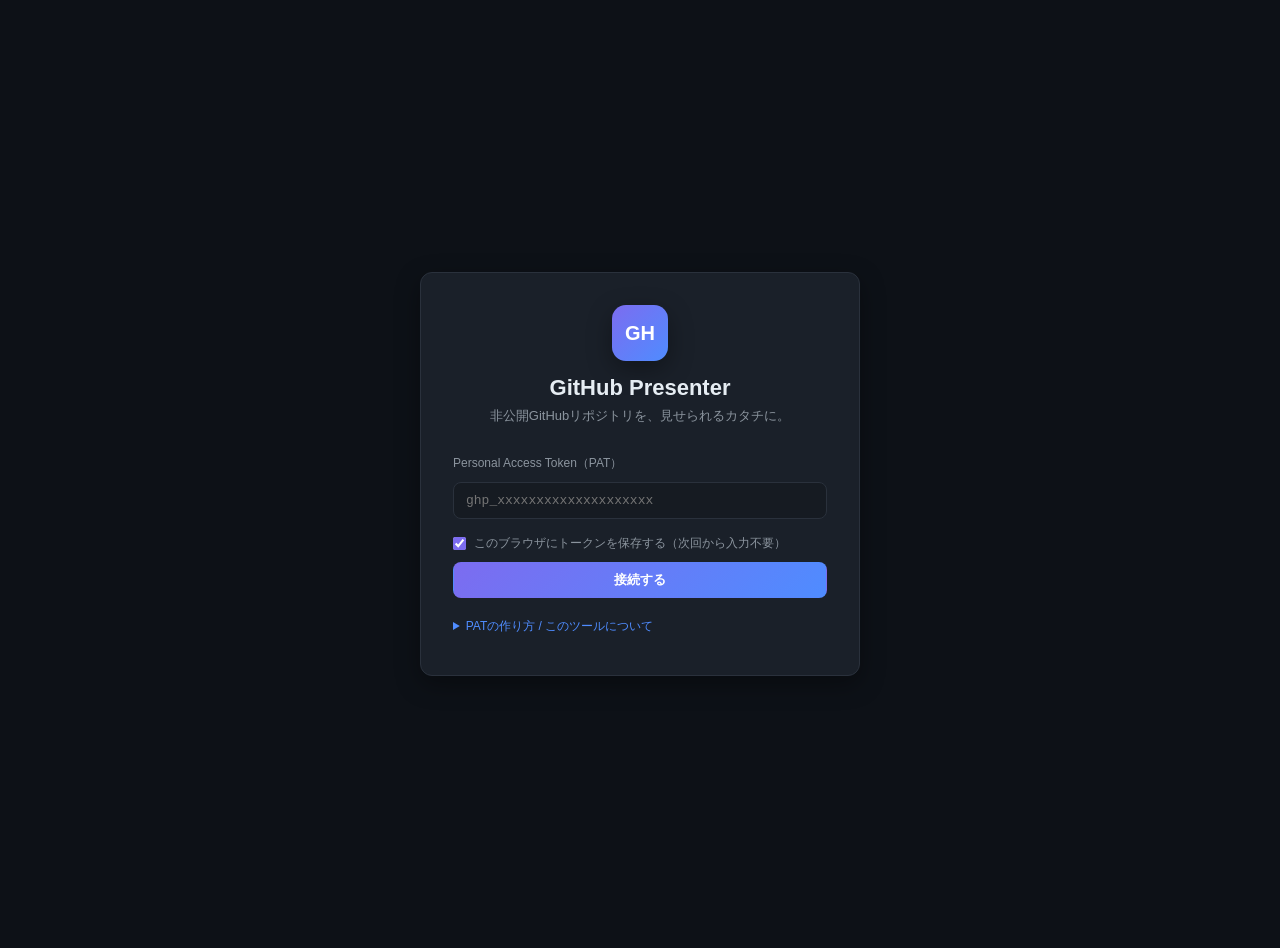
==== index.html @ 04fe6721 "Add GitHub Presenter: browser-only tool for presenting private GitHub repos - Login with a PAT store" ====
<!DOCTYPE html>
<html lang="ja">
<head>
<meta charset="UTF-8">
<meta name="viewport" content="width=device-width, initial-scale=1.0">
<title>GitHub Presenter | 非公開リポジトリのプレゼン化ツール</title>
<link rel="stylesheet" href="css/style.css">
</head>
<body>

<header class="topbar" id="topbar" hidden>
  <div class="topbar-inner">
    <div class="brand">
      <span class="brand-mark">GH</span>
      <span class="brand-text">GitHub Presenter</span>
    </div>
    <div class="topbar-search">
      <input type="search" id="searchInput" placeholder="リポジトリ名・言語で検索…" autocomplete="off">
    </div>
    <div class="topbar-controls">
      <select id="visibilityFilter" title="公開範囲で絞り込み">
        <option value="all">すべて</option>
        <option value="private">プライベートのみ</option>
        <option value="public">パブリックのみ</option>
      </select>
      <select id="sortSelect" title="並び順">
        <option value="updated">更新日時順</option>
        <option value="stars">スター数順</option>
        <option value="name">名前順</option>
      </select>
      <button id="presentToggleBtn" class="btn btn-ghost" title="プレゼンモード切替">🖥 プレゼンモード</button>
      <button id="logoutBtn" class="btn btn-ghost" title="トークンを削除してログアウト">ログアウト</button>
    </div>
  </div>
</header>

<main id="app">

  <!-- ログイン画面 -->
  <section id="view-login" class="view view-login">
    <div class="login-card">
      <div class="login-hero">
        <span class="brand-mark large">GH</span>
        <h1>GitHub Presenter</h1>
        <p class="tagline">非公開GitHubリポジトリを、見せられるカタチに。</p>
      </div>

      <form id="loginForm" class="login-form">
        <label for="tokenInput">Personal Access Token（PAT）</label>
        <input type="password" id="tokenInput" placeholder="ghp_xxxxxxxxxxxxxxxxxxxx" autocomplete="off" required>
        <label class="checkbox-row">
          <input type="checkbox" id="rememberToken" checked>
          <span>このブラウザにトークンを保存する（次回から入力不要）</span>
        </label>
        <button type="submit" class="btn btn-primary" id="loginBtn">接続する</button>
        <p class="error-text" id="loginError" hidden></p>
      </form>

      <details class="help-box">
        <summary>PATの作り方 / このツールについて</summary>
        <ol>
          <li>GitHubの <code>Settings → Developer settings → Personal access tokens</code> でトークンを発行してください。</li>
          <li>非公開リポジトリを読む場合は <code>repo</code> スコープ（Fine-grained の場合は対象リポジトリの Contents: Read-only）が必要です。</li>
          <li>トークンはこの端末のブラウザ内（localStorage）にのみ保存され、外部サーバーには送信されません。共有PCでは「保存する」のチェックを外してください。</li>
        </ol>
      </details>
    </div>
  </section>

  <!-- リポジトリ一覧画面（ポートフォリオ表示） -->
  <section id="view-list" class="view view-list" hidden>
    <div class="list-header">
      <h2 id="userGreeting">リポジトリ一覧</h2>
      <p class="list-sub" id="repoCount"></p>
    </div>
    <div class="repo-grid" id="repoGrid"></div>
    <div class="empty-state" id="emptyState" hidden>
      <p>該当するリポジトリが見つかりませんでした。</p>
    </div>
    <div class="loading-state" id="loadingList">
      <div class="spinner"></div>
      <p>GitHubからリポジトリを読み込み中…</p>
    </div>
  </section>

  <!-- リポジトリ詳細プレゼン画面 -->
  <section id="view-detail" class="view view-detail" hidden>
    <button class="btn btn-ghost back-btn" id="backToListBtn">← 一覧へ戻る</button>

    <div class="detail-hero" id="detailHero">
      <div class="detail-hero-top">
        <h1 id="detailRepoName">-</h1>
        <span class="badge" id="detailVisibilityBadge">-</span>
      </div>
      <p class="detail-desc" id="detailRepoDesc"></p>
      <div class="detail-topics" id="detailTopics"></div>

      <div class="stat-row" id="detailStats">
        <div class="stat"><span class="stat-value" id="statStars">-</span><span class="stat-label">Stars</span></div>
        <div class="stat"><span class="stat-value" id="statForks">-</span><span class="stat-label">Forks</span></div>
        <div class="stat"><span class="stat-value" id="statIssues">-</span><span class="stat-label">Open Issues</span></div>
        <div class="stat"><span class="stat-value" id="statUpdated">-</span><span class="stat-label">最終更新</span></div>
      </div>
    </div>

    <div class="detail-grid">
      <div class="detail-main">
        <div class="panel showcase-panel">
          <div class="panel-header-row">
            <h3>紹介ページ</h3>
            <button class="btn btn-ghost btn-small" id="editShowcaseBtn">🖊 編集する</button>
          </div>
          <div id="showcaseBody"></div>
        </div>

        <div class="panel">
          <h3>README</h3>
          <div id="readmeContent" class="readme-content">
            <div class="spinner small"></div>
          </div>
        </div>
      </div>

      <div class="detail-side">
        <div class="panel">
          <h3>使用言語</h3>
          <div id="languageBar" class="language-bar"></div>
          <ul id="languageList" class="language-list"></ul>
        </div>

        <div class="panel">
          <h3>コントリビューター</h3>
          <ul id="contributorList" class="contributor-list"></ul>
        </div>

        <div class="panel">
          <h3>最近のコミット</h3>
          <ul id="commitList" class="commit-list"></ul>
        </div>
      </div>
    </div>
  </section>

</main>

<div class="modal-overlay" id="showcaseModalOverlay" hidden>
  <div class="modal">
    <div class="modal-header">
      <h2>紹介ページを編集</h2>
      <button class="modal-close" id="closeShowcaseModalBtn" type="button">✕</button>
    </div>

    <div class="modal-body">
      <div class="modal-hint">
        むずかしく考えなくて大丈夫。タイトルだけでも保存できます。<strong>上から順に埋めると、そのままプレゼンの流れ</strong>になります。「発表用メモ」を書いておけば、プレゼンモードで読み上げるだけでOKです。
      </div>

      <form id="showcaseForm" class="showcase-form">
        <label for="scTitle">作品のタイトル <span class="req">*</span></label>
        <input type="text" id="scTitle" placeholder="例: 地域のイベント掲示板アプリ" required>

        <label for="scUrl">できたアプリのURL（あれば貼り付け）</label>
        <input type="url" id="scUrl" placeholder="https://...（まだ無ければ空でOK）">

        <label>スクリーンショット（何枚でもOK）</label>
        <div class="shot-upload-row">
          <button type="button" class="btn btn-ghost" id="pickScreenshotsBtn">ファイルを選択</button>
          <input type="file" id="screenshotInput" accept="image/*" multiple hidden>
          <span class="shot-count" id="shotCountText">選択されていません</span>
        </div>
        <p class="field-hint">「ファイルを選択」を押すたびに追加。ドラッグ、または <strong>◀ ▶</strong> で並び替えできます。1枚目（サムネ）がカードに表示されます。現在 <span id="shotCurrentCount">0</span> 枚。</p>
        <p class="field-hint">サムネ推奨サイズ：横長（16:9）・1200×675px 程度（横幅いっぱい・高さ160pxで切り抜いて表示されます）。</p>
        <ul class="shot-thumb-list" id="shotThumbList"></ul>

        <div class="memo-box">
          <h4>発表用メモ</h4>
          <p class="field-hint">発表のときは、ここに書いたことを読み上げればOKです（空欄でも保存できます）。</p>

          <label for="scProblem">① どんな課題を解決した？</label>
          <textarea id="scProblem" placeholder="例: 近所のイベント情報がバラバラで探しにくかった"></textarea>

          <label for="scTarget">② このアプリは誰のため？（ターゲット）</label>
          <textarea id="scTarget" placeholder="例: 地域の住民、子育て世代"></textarea>

          <label for="scFeatures">③ どんな特徴・工夫がある？</label>
          <textarea id="scFeatures" placeholder="例: だれでも投稿でき、新しい順に一覧で見られる"></textarea>

          <label for="scLearnings">④ 苦労した点・学んだこと</label>
          <textarea id="scLearnings" placeholder="例: 画像アップロードの実装に苦労したが、圧縮処理を学べた"></textarea>
        </div>

        <p class="error-text" id="showcaseError" hidden></p>

        <div class="modal-actions">
          <button type="button" class="btn btn-ghost btn-danger" id="deleteShowcaseBtn">紹介ページを削除</button>
          <div class="modal-actions-right">
            <button type="button" class="btn btn-ghost" id="cancelShowcaseBtn">キャンセル</button>
            <button type="submit" class="btn btn-primary" id="saveShowcaseBtn">保存する</button>
          </div>
        </div>
      </form>
    </div>
  </div>
</div>

<script src="js/app.js"></script>
</body>
</html>
---- css/style.css ----
:root {
  --bg: #0d1117;
  --bg-elevated: #161b22;
  --bg-card: #1a2029;
  --border: #2a313c;
  --text: #e6edf3;
  --text-dim: #8b949e;
  --accent: #7c6cf0;
  --accent-2: #4f8cff;
  --accent-grad: linear-gradient(135deg, #7c6cf0 0%, #4f8cff 100%);
  --green: #3fb950;
  --red: #f85149;
  --yellow: #d29922;
  --radius: 12px;
  --shadow: 0 8px 24px rgba(0,0,0,.35);
}

* { box-sizing: border-box; margin: 0; padding: 0; }

html, body {
  height: 100%;
  background: var(--bg);
  color: var(--text);
  font-family: -apple-system, BlinkMacSystemFont, "Hiragino Kaku Gothic ProN", "Yu Gothic", "Segoe UI", sans-serif;
  -webkit-font-smoothing: antialiased;
}

button, input, select {
  font-family: inherit;
  color: inherit;
}

/* ---------- Topbar ---------- */
.topbar {
  position: sticky;
  top: 0;
  z-index: 50;
  background: rgba(13,17,23,.9);
  backdrop-filter: blur(10px);
  border-bottom: 1px solid var(--border);
}
.topbar-inner {
  max-width: 1280px;
  margin: 0 auto;
  padding: 12px 24px;
  display: flex;
  align-items: center;
  gap: 20px;
}
.brand {
  display: flex;
  align-items: center;
  gap: 10px;
  font-weight: 700;
  font-size: 16px;
  white-space: nowrap;
}
.brand-mark {
  display: inline-flex;
  align-items: center;
  justify-content: center;
  width: 30px;
  height: 30px;
  border-radius: 8px;
  background: var(--accent-grad);
  color: #fff;
  font-size: 12px;
  font-weight: 800;
}
.brand-mark.large {
  width: 56px;
  height: 56px;
  border-radius: 14px;
  font-size: 20px;
  box-shadow: var(--shadow);
}
.topbar-search { flex: 1; }
.topbar-search input {
  width: 100%;
  max-width: 420px;
  background: var(--bg-elevated);
  border: 1px solid var(--border);
  border-radius: 8px;
  padding: 8px 12px;
  font-size: 13px;
}
.topbar-search input:focus { outline: none; border-color: var(--accent-2); }
.topbar-controls {
  display: flex;
  align-items: center;
  gap: 8px;
}
.topbar-controls select {
  background: var(--bg-elevated);
  border: 1px solid var(--border);
  border-radius: 8px;
  padding: 7px 10px;
  font-size: 12px;
}

.btn {
  border-radius: 8px;
  padding: 8px 14px;
  font-size: 13px;
  font-weight: 600;
  cursor: pointer;
  border: 1px solid transparent;
  transition: transform .08s ease, filter .1s ease, background .15s ease;
  white-space: nowrap;
}
.btn:active { transform: scale(.97); }
.btn-primary {
  background: var(--accent-grad);
  color: #fff;
  width: 100%;
}
.btn-primary:hover { filter: brightness(1.08); }
.btn-ghost {
  background: var(--bg-elevated);
  border: 1px solid var(--border);
  color: var(--text);
}
.btn-ghost:hover { background: #202834; }

/* ---------- Layout ---------- */
#app { max-width: 1280px; margin: 0 auto; padding: 24px; min-height: 100vh; }
.view { animation: fadeIn .25s ease; }
@keyframes fadeIn { from { opacity: 0; transform: translateY(6px); } to { opacity: 1; transform: none; } }

/* ---------- Login ---------- */
.view-login {
  min-height: 100vh;
  display: flex;
  align-items: center;
  justify-content: center;
  padding: 20px;
}
.login-card {
  width: 100%;
  max-width: 440px;
  background: var(--bg-card);
  border: 1px solid var(--border);
  border-radius: var(--radius);
  padding: 32px;
  box-shadow: var(--shadow);
}
.login-hero { text-align: center; margin-bottom: 24px; }
.login-hero h1 { margin: 14px 0 6px; font-size: 22px; }
.tagline { color: var(--text-dim); font-size: 13px; }
.login-form { display: flex; flex-direction: column; gap: 10px; }
.login-form label { font-size: 12px; color: var(--text-dim); margin-top: 6px; }
.login-form input[type="password"] {
  background: var(--bg-elevated);
  border: 1px solid var(--border);
  border-radius: 8px;
  padding: 10px 12px;
  font-size: 13px;
  font-family: ui-monospace, SFMono-Regular, Menlo, monospace;
}
.login-form input[type="password"]:focus { outline: none; border-color: var(--accent-2); }
.checkbox-row { display: flex; align-items: center; gap: 8px; font-size: 12px; color: var(--text-dim); }
.checkbox-row input { accent-color: var(--accent); }
.error-text { color: var(--red); font-size: 12px; }
.help-box { margin-top: 20px; font-size: 12px; color: var(--text-dim); }
.help-box summary { cursor: pointer; color: var(--accent-2); margin-bottom: 8px; }
.help-box ol { padding-left: 18px; display: flex; flex-direction: column; gap: 6px; }
.help-box code {
  background: var(--bg-elevated);
  padding: 1px 5px;
  border-radius: 4px;
  font-family: ui-monospace, SFMono-Regular, Menlo, monospace;
}

/* ---------- List / Portfolio ---------- */
.list-header { margin-bottom: 20px; }
.list-header h2 { font-size: 24px; margin-bottom: 4px; }
.list-sub { color: var(--text-dim); font-size: 13px; }

.repo-grid {
  display: grid;
  grid-template-columns: repeat(auto-fill, minmax(280px, 1fr));
  gap: 16px;
}
.repo-card {
  background: var(--bg-card);
  border: 1px solid var(--border);
  border-radius: var(--radius);
  padding: 18px;
  cursor: pointer;
  transition: transform .12s ease, border-color .12s ease, box-shadow .12s ease;
  display: flex;
  flex-direction: column;
  gap: 10px;
}
.repo-card:hover {
  transform: translateY(-3px);
  border-color: var(--accent-2);
  box-shadow: var(--shadow);
}
.repo-card-top { display: flex; align-items: center; justify-content: space-between; gap: 8px; }
.repo-card-name { font-size: 15px; font-weight: 700; word-break: break-word; }
.badge {
  font-size: 10px;
  font-weight: 700;
  padding: 2px 8px;
  border-radius: 999px;
  white-space: nowrap;
  text-transform: uppercase;
  letter-spacing: .04em;
}
.badge-private { background: rgba(210,153,34,.15); color: var(--yellow); border: 1px solid rgba(210,153,34,.35); }
.badge-public { background: rgba(63,185,80,.15); color: var(--green); border: 1px solid rgba(63,185,80,.35); }
.repo-card-desc {
  font-size: 12.5px;
  color: var(--text-dim);
  line-height: 1.5;
  flex: 1;
  display: -webkit-box;
  -webkit-line-clamp: 3;
  -webkit-box-orient: vertical;
  overflow: hidden;
}
.repo-card-meta {
  display: flex;
  align-items: center;
  gap: 14px;
  font-size: 11.5px;
  color: var(--text-dim);
}
.repo-card-meta span { display: flex; align-items: center; gap: 4px; }
.lang-dot {
  width: 9px; height: 9px; border-radius: 50%;
  background: var(--accent-2);
  display: inline-block;
}

.empty-state, .loading-state {
  text-align: center;
  padding: 60px 0;
  color: var(--text-dim);
  font-size: 13px;
}
.loading-state[hidden] { display: none; }
.spinner {
  width: 28px; height: 28px;
  border: 3px solid var(--border);
  border-top-color: var(--accent-2);
  border-radius: 50%;
  margin: 0 auto 12px;
  animation: spin .8s linear infinite;
}
.spinner.small { width: 18px; height: 18px; border-width: 2px; margin: 0; }
@keyframes spin { to { transform: rotate(360deg); } }

/* ---------- Detail / Presentation ---------- */
.back-btn { margin-bottom: 18px; }

.detail-hero {
  background: var(--bg-card);
  border: 1px solid var(--border);
  border-radius: var(--radius);
  padding: 28px;
  margin-bottom: 20px;
  position: relative;
  overflow: hidden;
}
.detail-hero::before {
  content: "";
  position: absolute;
  inset: 0;
  background: var(--accent-grad);
  opacity: .08;
  pointer-events: none;
}
.detail-hero-top { display: flex; align-items: center; gap: 12px; flex-wrap: wrap; }
.detail-hero-top h1 { font-size: 28px; }
.detail-desc { color: var(--text-dim); margin-top: 10px; font-size: 14px; max-width: 720px; }
.detail-topics { display: flex; flex-wrap: wrap; gap: 6px; margin-top: 12px; }
.topic-chip {
  font-size: 11px;
  padding: 3px 10px;
  border-radius: 999px;
  background: rgba(124,108,240,.15);
  color: #b6acf7;
  border: 1px solid rgba(124,108,240,.3);
}

.stat-row { display: flex; gap: 32px; margin-top: 22px; flex-wrap: wrap; }
.stat { display: flex; flex-direction: column; gap: 2px; }
.stat-value { font-size: 22px; font-weight: 800; }
.stat-label { font-size: 11px; color: var(--text-dim); text-transform: uppercase; letter-spacing: .04em; }

.detail-grid {
  display: grid;
  grid-template-columns: 2fr 1fr;
  gap: 20px;
  align-items: start;
}
@media (max-width: 900px) {
  .detail-grid { grid-template-columns: 1fr; }
}

.panel {
  background: var(--bg-card);
  border: 1px solid var(--border);
  border-radius: var(--radius);
  padding: 20px;
  margin-bottom: 20px;
}
.panel h3 {
  font-size: 13px;
  text-transform: uppercase;
  letter-spacing: .05em;
  color: var(--text-dim);
  margin-bottom: 14px;
}

.readme-content {
  font-size: 14px;
  line-height: 1.75;
  overflow-wrap: break-word;
}
.readme-content h1, .readme-content h2, .readme-content h3 {
  margin: 20px 0 10px;
  font-weight: 700;
}
.readme-content h1 { font-size: 22px; }
.readme-content h2 { font-size: 18px; border-bottom: 1px solid var(--border); padding-bottom: 6px; }
.readme-content h3 { font-size: 15px; }
.readme-content p { margin: 8px 0; }
.readme-content ul, .readme-content ol { padding-left: 22px; margin: 8px 0; }
.readme-content li { margin: 3px 0; }
.readme-content code {
  background: var(--bg-elevated);
  padding: 2px 6px;
  border-radius: 4px;
  font-family: ui-monospace, SFMono-Regular, Menlo, monospace;
  font-size: 12.5px;
}
.readme-content pre {
  background: var(--bg-elevated);
  border: 1px solid var(--border);
  border-radius: 8px;
  padding: 14px;
  overflow-x: auto;
  margin: 10px 0;
}
.readme-content pre code { background: none; padding: 0; }
.readme-content blockquote {
  border-left: 3px solid var(--accent-2);
  padding-left: 14px;
  color: var(--text-dim);
  margin: 10px 0;
}
.readme-content img { max-width: 100%; border-radius: 6px; }
.readme-content a { color: var(--accent-2); }
.readme-content hr { border: none; border-top: 1px solid var(--border); margin: 16px 0; }

.language-bar {
  display: flex;
  height: 10px;
  border-radius: 999px;
  overflow: hidden;
  margin-bottom: 12px;
  background: var(--bg-elevated);
}
.language-list { display: flex; flex-direction: column; gap: 8px; font-size: 12.5px; }
.language-list li { display: flex; align-items: center; gap: 8px; }
.language-swatch { width: 10px; height: 10px; border-radius: 50%; flex-shrink: 0; }
.language-pct { margin-left: auto; color: var(--text-dim); }

.contributor-list, .commit-list { display: flex; flex-direction: column; gap: 12px; }
.contributor-item { display: flex; align-items: center; gap: 10px; font-size: 13px; }
.contributor-item img { width: 28px; height: 28px; border-radius: 50%; }
.contributor-count { margin-left: auto; color: var(--text-dim); font-size: 11.5px; }

.commit-item { font-size: 12.5px; border-bottom: 1px solid var(--border); padding-bottom: 10px; }
.commit-item:last-child { border-bottom: none; padding-bottom: 0; }
.commit-message { font-weight: 600; margin-bottom: 3px; }
.commit-meta { color: var(--text-dim); font-size: 11px; display: flex; gap: 8px; }
.commit-meta a { color: var(--accent-2); text-decoration: none; }

/* ---------- Presentation Mode ---------- */
body.presenting .topbar-search,
body.presenting .topbar-controls select,
body.presenting .repo-card-meta,
body.presenting .back-btn { opacity: .85; }

body.presenting #app { max-width: 1040px; }
body.presenting .detail-hero-top h1 { font-size: 40px; }
body.presenting .detail-desc { font-size: 17px; }
body.presenting .stat-value { font-size: 30px; }
body.presenting .readme-content { font-size: 17px; }
body.presenting .panel { padding: 28px; }
body.presenting .repo-card-name { font-size: 18px; }
body.presenting .repo-card-desc { font-size: 14px; -webkit-line-clamp: 4; }

/* ---------- Repo card thumbnail (showcase) ---------- */
.repo-card-thumb {
  width: calc(100% + 36px);
  margin: -18px -18px 0;
  height: 130px;
  background-size: cover;
  background-position: center;
  border-radius: var(--radius) var(--radius) 0 0;
}
.showcase-flag {
  font-size: 10px;
  color: var(--accent-2);
  font-weight: 700;
}

/* ---------- Showcase panel (detail view) ---------- */
.panel-header-row {
  display: flex;
  align-items: center;
  justify-content: space-between;
  margin-bottom: 14px;
}
.panel-header-row h3 { margin-bottom: 0; }
.btn-small { padding: 5px 10px; font-size: 12px; }
.btn-danger { color: var(--red); border-color: rgba(248,81,73,.35); }
.btn-danger:hover { background: rgba(248,81,73,.1); }

.showcase-empty {
  text-align: center;
  padding: 30px 10px;
  color: var(--text-dim);
  font-size: 13px;
}
.showcase-empty .btn { margin-top: 12px; }

.showcase-title {
  font-size: 18px;
  font-weight: 800;
  margin-bottom: 14px;
}

/* Preview: tabs + stage + thumb rail */
.preview-tabs { display: flex; gap: 6px; margin-bottom: 10px; }
.tab-btn {
  background: var(--bg-elevated);
  border: 1px solid var(--border);
  color: var(--text-dim);
  border-radius: 999px;
  padding: 6px 14px;
  font-size: 12px;
  font-weight: 600;
  cursor: pointer;
}
.tab-btn.active { background: var(--accent-grad); color: #fff; border-color: transparent; }

.preview-stage {
  position: relative;
  width: 100%;
  aspect-ratio: 16 / 9;
  background: #000;
  border-radius: 10px;
  overflow: hidden;
  border: 1px solid var(--border);
  display: flex;
  align-items: center;
  justify-content: center;
}
.preview-stage img { width: 100%; height: 100%; object-fit: contain; background: #05070a; }
.preview-stage iframe { width: 100%; height: 100%; border: none; background: #fff; }
.preview-nav {
  position: absolute;
  top: 50%;
  transform: translateY(-50%);
  background: rgba(13,17,23,.6);
  border: 1px solid var(--border);
  color: #fff;
  width: 34px;
  height: 34px;
  border-radius: 50%;
  cursor: pointer;
  font-size: 15px;
  display: flex;
  align-items: center;
  justify-content: center;
}
.preview-nav:hover { background: rgba(13,17,23,.9); }
.preview-nav.prev { left: 10px; }
.preview-nav.next { right: 10px; }
.preview-empty-stage {
  color: var(--text-dim);
  font-size: 13px;
  text-align: center;
  padding: 20px;
}
.preview-open-link {
  display: inline-block;
  margin-top: 8px;
  font-size: 12px;
  color: var(--accent-2);
}

.preview-thumbs {
  display: flex;
  gap: 8px;
  margin-top: 10px;
  overflow-x: auto;
  padding-bottom: 4px;
}
.preview-thumb {
  width: 78px;
  height: 44px;
  border-radius: 6px;
  object-fit: cover;
  cursor: pointer;
  border: 2px solid transparent;
  opacity: .6;
  flex-shrink: 0;
}
.preview-thumb.active { border-color: var(--accent-2); opacity: 1; }

/* Presentation memo */
.showcase-memo {
  display: flex;
  flex-direction: column;
  gap: 14px;
  margin-top: 18px;
}
.memo-item { display: flex; gap: 12px; align-items: flex-start; }
.memo-num {
  flex-shrink: 0;
  width: 26px;
  height: 26px;
  border-radius: 50%;
  background: var(--accent-grad);
  color: #fff;
  font-size: 12px;
  font-weight: 800;
  display: flex;
  align-items: center;
  justify-content: center;
}
.memo-item h4 { font-size: 12.5px; color: var(--text-dim); margin-bottom: 4px; font-weight: 600; }
.memo-item p { font-size: 14px; line-height: 1.6; white-space: pre-wrap; }

/* ---------- Modal ---------- */
.modal-overlay {
  position: fixed;
  inset: 0;
  background: rgba(0,0,0,.6);
  backdrop-filter: blur(2px);
  z-index: 200;
  display: flex;
  align-items: flex-start;
  justify-content: center;
  padding: 40px 16px;
  overflow-y: auto;
}
.modal {
  background: var(--bg-card);
  border: 1px solid var(--border);
  border-radius: var(--radius);
  width: 100%;
  max-width: 620px;
  box-shadow: var(--shadow);
}
.modal-header {
  display: flex;
  align-items: center;
  justify-content: space-between;
  padding: 18px 22px;
  border-bottom: 1px solid var(--border);
}
.modal-header h2 { font-size: 17px; }
.modal-close {
  background: none;
  border: none;
  color: var(--text-dim);
  font-size: 16px;
  cursor: pointer;
  padding: 4px 8px;
}
.modal-close:hover { color: var(--text); }
.modal-body { padding: 22px; }

.modal-hint {
  background: rgba(79,140,255,.1);
  border: 1px solid rgba(79,140,255,.25);
  border-radius: 10px;
  padding: 14px 16px;
  font-size: 12.5px;
  line-height: 1.7;
  color: var(--text-dim);
  margin-bottom: 20px;
}
.modal-hint strong { color: var(--text); }

.showcase-form { display: flex; flex-direction: column; gap: 6px; }
.showcase-form label {
  font-size: 12.5px;
  font-weight: 700;
  margin-top: 14px;
  color: var(--text);
}
.showcase-form .req { color: var(--red); }
.showcase-form input[type="text"],
.showcase-form input[type="url"],
.showcase-form textarea {
  background: var(--bg-elevated);
  border: 1px solid var(--border);
  border-radius: 8px;
  padding: 10px 12px;
  font-size: 13px;
  font-family: inherit;
  resize: vertical;
  width: 100%;
}
.showcase-form textarea { min-height: 64px; }
.showcase-form input:focus, .showcase-form textarea:focus { outline: none; border-color: var(--accent-2); }

.field-hint { font-size: 11.5px; color: var(--text-dim); line-height: 1.6; margin: 4px 0; }

.shot-upload-row { display: flex; align-items: center; gap: 10px; margin-top: 4px; }
.shot-count { font-size: 12px; color: var(--text-dim); }

.shot-thumb-list {
  display: flex;
  flex-wrap: wrap;
  gap: 10px;
  list-style: none;
  margin-top: 10px;
}
.shot-thumb-item {
  position: relative;
  width: 120px;
  border: 1px solid var(--border);
  border-radius: 8px;
  overflow: hidden;
  background: var(--bg-elevated);
  cursor: grab;
}
.shot-thumb-item.dragging { opacity: .4; }
.shot-thumb-item img { width: 100%; height: 68px; object-fit: cover; display: block; }
.shot-thumb-item .shot-badge {
  position: absolute;
  top: 4px;
  left: 4px;
  background: rgba(13,17,23,.75);
  color: #fff;
  font-size: 10px;
  padding: 1px 6px;
  border-radius: 4px;
}
.shot-thumb-controls {
  display: flex;
  align-items: center;
  justify-content: space-between;
  padding: 4px 6px;
  gap: 4px;
}
.shot-thumb-controls button {
  background: none;
  border: none;
  color: var(--text-dim);
  cursor: pointer;
  font-size: 12px;
  padding: 2px 5px;
  border-radius: 4px;
}
.shot-thumb-controls button:hover { background: var(--bg-card); color: var(--text); }
.shot-thumb-controls .remove-shot { color: var(--red); }

.memo-box {
  margin-top: 22px;
  padding-top: 16px;
  border-top: 1px solid var(--border);
}
.memo-box h4 { font-size: 14px; margin-bottom: 4px; }

.modal-actions {
  display: flex;
  align-items: center;
  justify-content: space-between;
  margin-top: 24px;
  padding-top: 16px;
  border-top: 1px solid var(--border);
  gap: 10px;
  flex-wrap: wrap;
}
.modal-actions-right { display: flex; gap: 8px; }

/* Presentation mode adjustments for showcase */
body.presenting .showcase-memo { gap: 20px; }
body.presenting .memo-item p { font-size: 17px; }
body.presenting .showcase-title { font-size: 22px; }
body.presenting #editShowcaseBtn { display: none; }

[hidden] { display: none !important; }
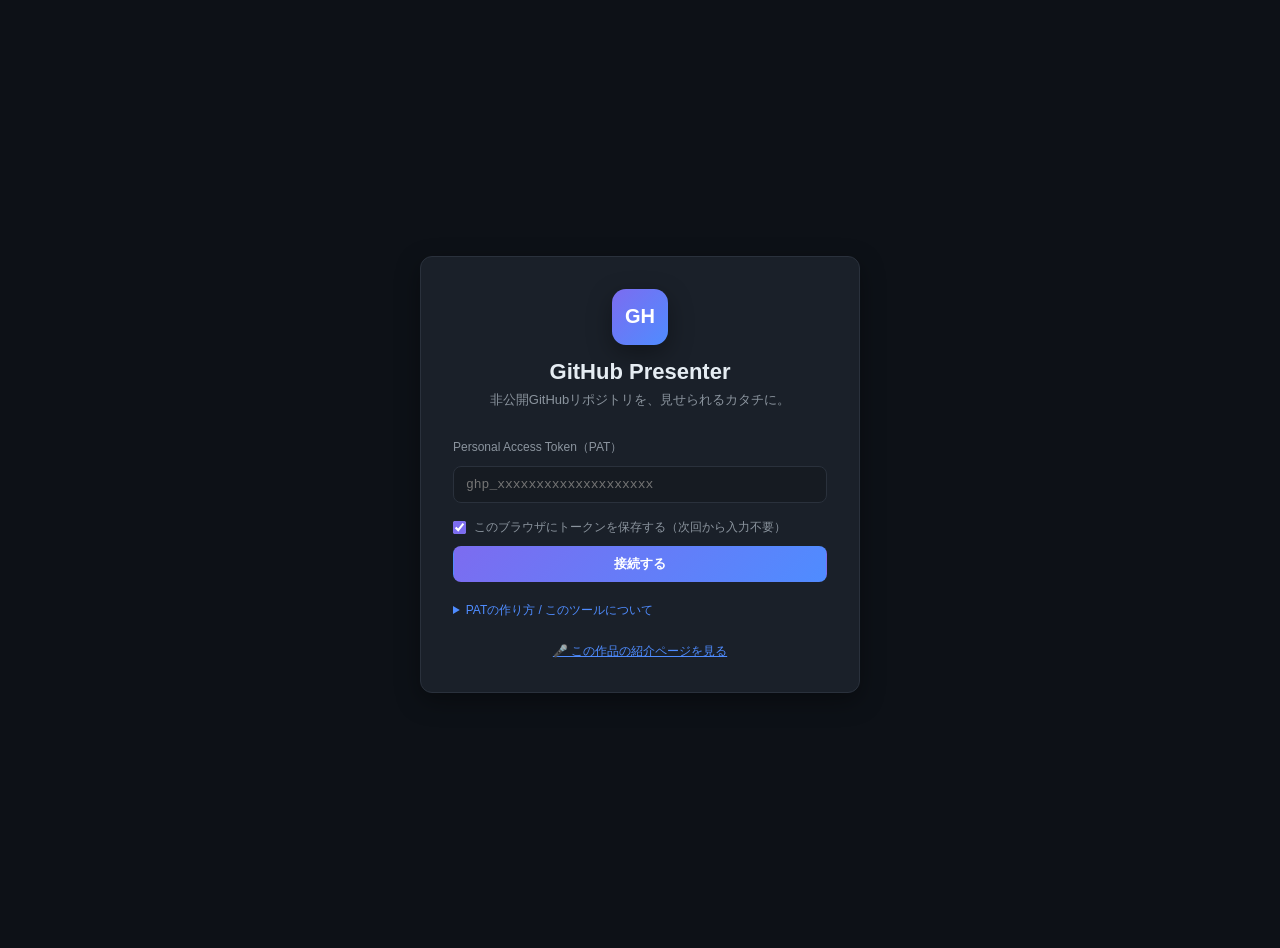
==== commit c782507d: "Add a public showcase page for GitHub Presenter itself Adds showcase.html: a login-free landing page" ====
--- a/index.html
+++ b/index.html
@@ -64,6 +64,9 @@
           <li>トークンはこの端末のブラウザ内（localStorage）にのみ保存され、外部サーバーには送信されません。共有PCでは「保存する」のチェックを外してください。</li>
         </ol>
       </details>
+      <p style="text-align:center; margin-top:14px;">
+        <a href="showcase.html" style="color:var(--accent-2); font-size:12px;">🎤 この作品の紹介ページを見る</a>
+      </p>
     </div>
   </section>
 
